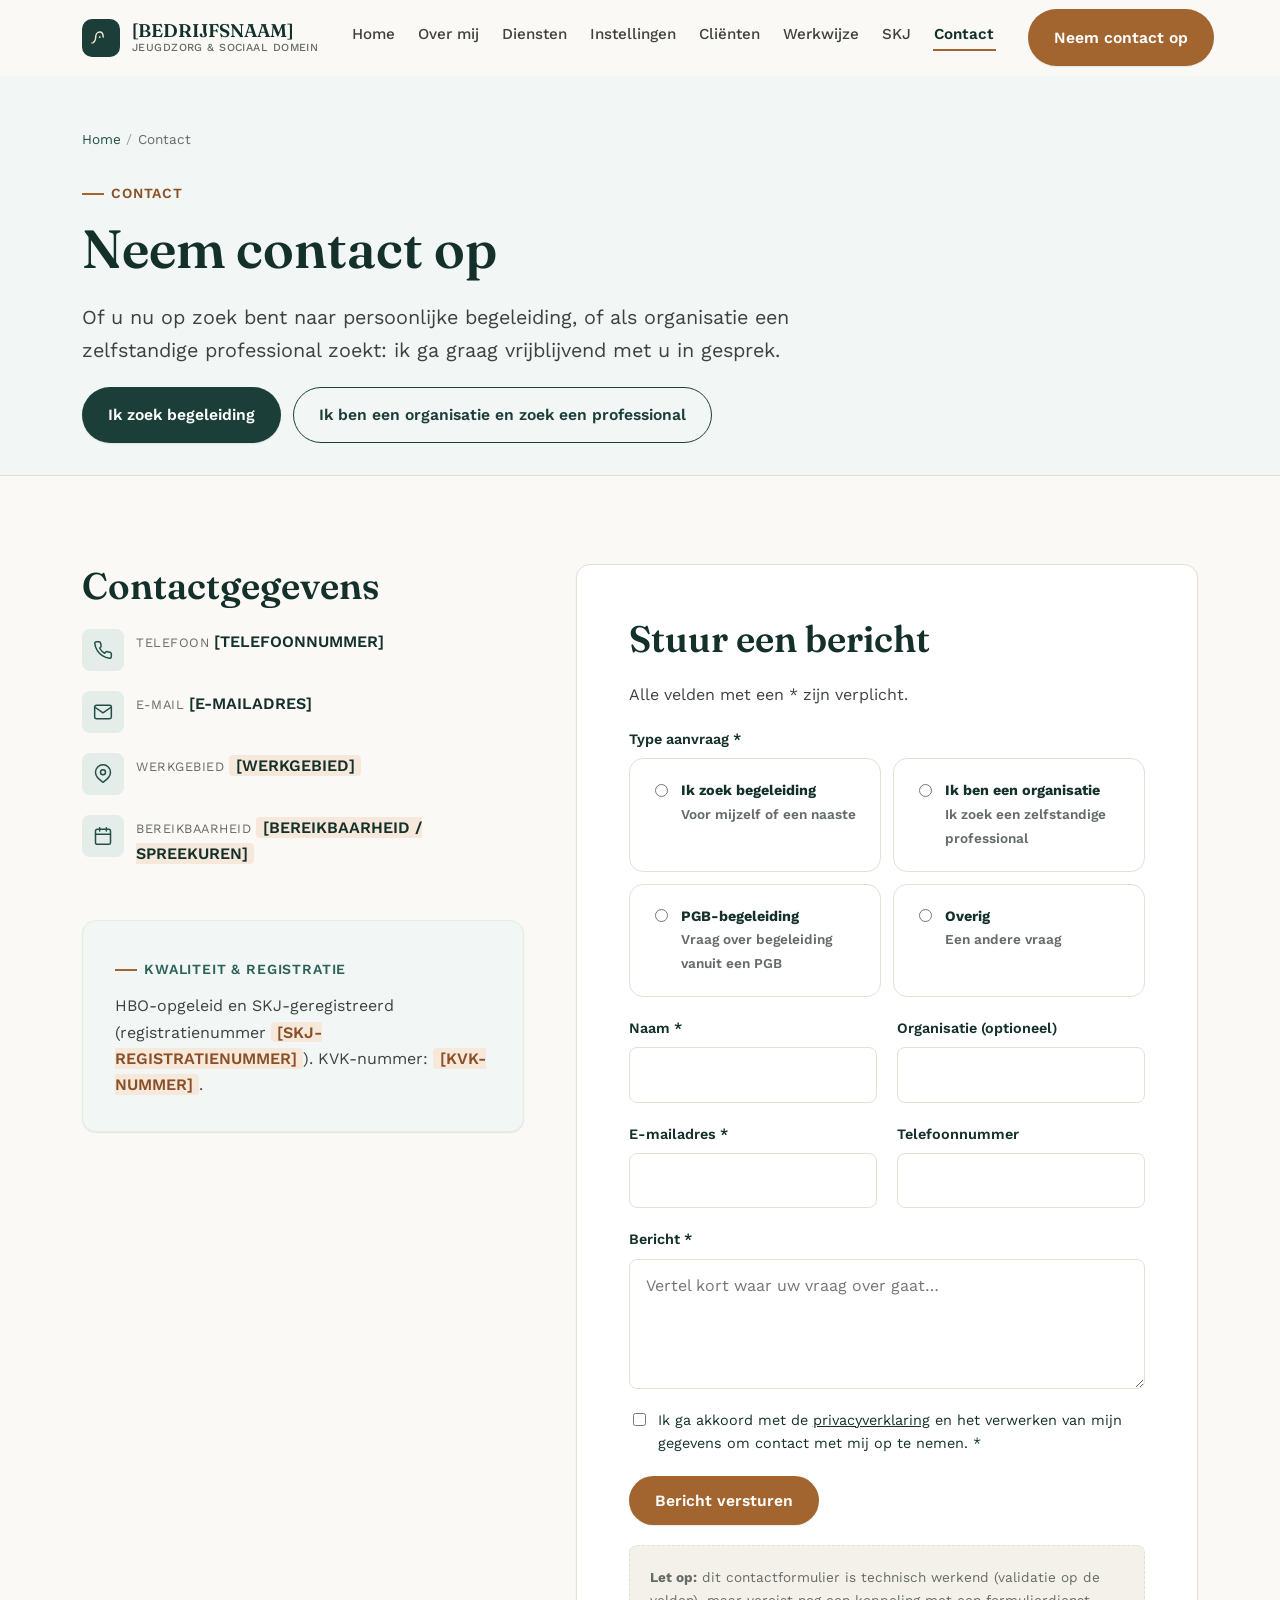
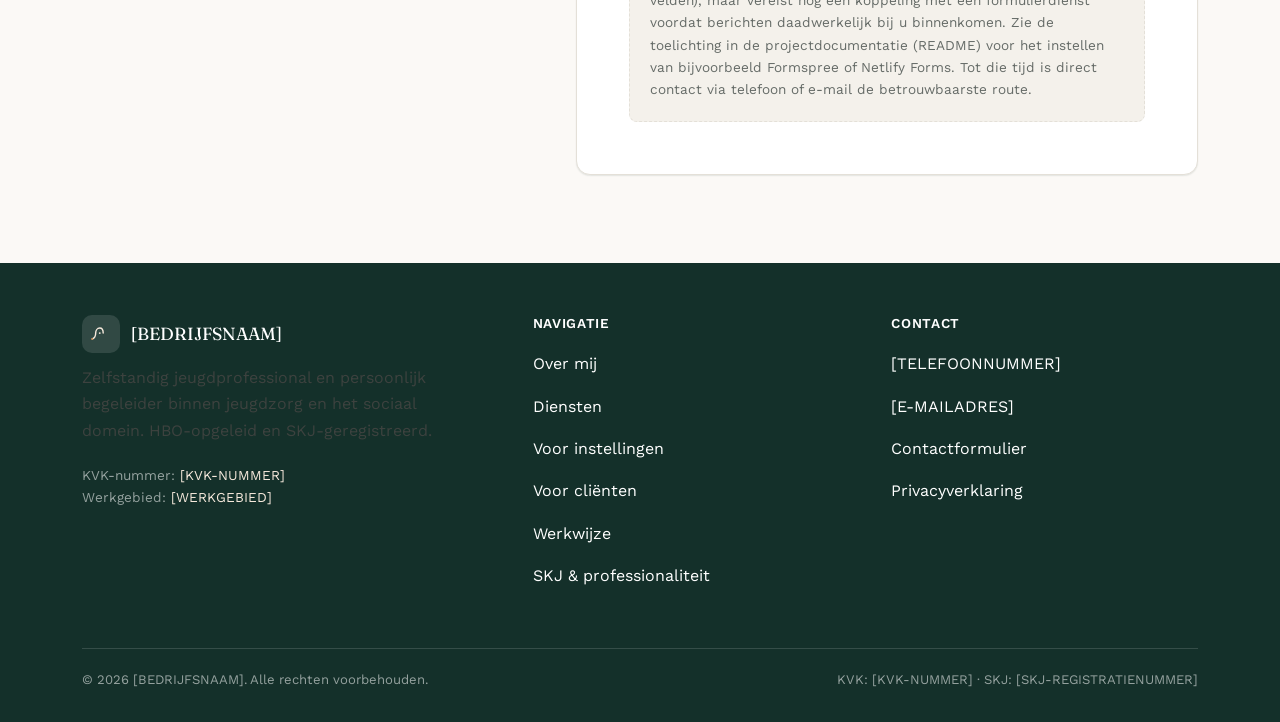
==== contact.html @ fcf15198 "Add files via upload" ====
<!DOCTYPE html>
<html lang="nl">
<head>
<script>document.documentElement.classList.add('js');</script>
<meta charset="UTF-8">
<meta name="viewport" content="width=device-width, initial-scale=1.0">
<title>Contact — Neem contact op | [BEDRIJFSNAAM]</title>
<meta name="description" content="Neem contact op voor persoonlijke begeleiding of om een opdracht te bespreken. Bereikbaar per telefoon, e-mail of via het contactformulier.">
<meta name="robots" content="index, follow">
<link rel="canonical" href="https://[UWDOMEIN].nl/contact.html">
<meta property="og:type" content="website">
<meta property="og:site_name" content="[BEDRIJFSNAAM]">
<meta property="og:title" content="Contact — Neem contact op">
<meta property="og:description" content="Neem contact op voor persoonlijke begeleiding of om een opdracht te bespreken.">
<meta property="og:image" content="https://[UWDOMEIN].nl/assets/img/og-image.jpg">
<meta property="og:url" content="https://[UWDOMEIN].nl/contact.html">
<meta property="og:locale" content="nl_NL">
<link rel="icon" href="/assets/img/favicon.svg" type="image/svg+xml">
<link rel="stylesheet" href="/assets/css/style.css">
<link rel="preconnect" href="https://fonts.googleapis.com">
<link rel="preconnect" href="https://fonts.gstatic.com" crossorigin>
<link href="https://fonts.googleapis.com/css2?family=Fraunces:opsz,wght@9..144,500;9..144,600&family=Work+Sans:wght@400;500;600;700&display=swap" rel="stylesheet">
</head>
<body class="has-mobile-cta">
<a class="skip-link" href="#main">Direct naar inhoud</a>

<header class="site-header">
  <div class="container">
    <a href="/index.html" class="brand">
      <span class="brand-mark" aria-hidden="true">
        <svg viewBox="0 0 64 40" fill="none" stroke="#f6e9dc" stroke-width="4.5" stroke-linecap="round" stroke-linejoin="round"><path d="M4 36c8-3 11-11 11-19s5-16 13-16 11 8 11 16"/><circle cx="4" cy="36" r="3" fill="#cf8b52" stroke="none"/><circle cx="28" cy="17" r="3" fill="#f6e9dc" stroke="none"/></svg>
      </span>
      <span class="brand-text">[BEDRIJFSNAAM]<small>Jeugdzorg &amp; sociaal domein</small></span>
    </a>
    <button class="nav-toggle" aria-label="Menu openen" aria-expanded="false" aria-controls="primary-nav">
      <span class="visually-hidden">Menu</span><span></span>
    </button>
    <nav class="primary-nav" id="primary-nav" aria-label="Hoofdnavigatie">
      <ul class="nav-links">
        <li><a href="/index.html">Home</a></li>
        <li><a href="/over-mij.html">Over mij</a></li>
        <li><a href="/diensten.html">Diensten</a></li>
        <li><a href="/voor-instellingen.html">Instellingen</a></li>
        <li><a href="/voor-clienten.html">Cliënten</a></li>
        <li><a href="/werkwijze.html">Werkwijze</a></li>
        <li><a href="/skj-professionaliteit.html">SKJ</a></li>
        <li><a href="/contact.html" aria-current="page">Contact</a></li>
      </ul>
      <a href="/contact.html" class="btn btn-accent header-cta">Neem contact op</a>
    </nav>
  </div>
</header>

<main id="main">

  <section class="page-hero">
    <div class="container">
      <ul class="breadcrumb">
        <li><a href="/index.html">Home</a></li>
        <li>Contact</li>
      </ul>
      <p class="eyebrow">Contact</p>
      <h1>Neem contact op</h1>
      <p class="lead">
        Of u nu op zoek bent naar persoonlijke begeleiding, of als organisatie een zelfstandige
        professional zoekt: ik ga graag vrijblijvend met u in gesprek.
      </p>
      <div class="cta-row">
        <a href="#contact-form" class="btn btn-primary" data-select-type="clientbegeleiding">Ik zoek begeleiding</a>
        <a href="#contact-form" class="btn btn-outline" data-select-type="organisatie">Ik ben een organisatie en zoek een professional</a>
      </div>
    </div>
  </section>

  <section>
    <div class="container grid grid-2" style="align-items:flex-start; gap:var(--space-lg);">

      <div class="reveal">
        <h2>Contactgegevens</h2>
        <div class="contact-info">
          <div class="contact-info-item">
            <span class="icon" aria-hidden="true">
              <svg viewBox="0 0 24 24" fill="none" stroke="currentColor" stroke-width="1.8" stroke-linecap="round" stroke-linejoin="round"><path d="M22 16.9v3a2 2 0 0 1-2.2 2 19.8 19.8 0 0 1-8.6-3.1 19.5 19.5 0 0 1-6-6 19.8 19.8 0 0 1-3.1-8.7A2 2 0 0 1 4.1 2h3a2 2 0 0 1 2 1.7c.1.9.3 1.8.6 2.7a2 2 0 0 1-.4 2.1L8 9.9a16 16 0 0 0 6 6l1.4-1.4a2 2 0 0 1 2.1-.4c.9.3 1.8.5 2.7.6a2 2 0 0 1 1.8 2.2z"/></svg>
            </span>
            <div>
              <span class="label">Telefoon</span>
              <a class="value" href="tel:[TELEFOONNUMMER]">[TELEFOONNUMMER]</a>
            </div>
          </div>
          <div class="contact-info-item">
            <span class="icon" aria-hidden="true">
              <svg viewBox="0 0 24 24" fill="none" stroke="currentColor" stroke-width="1.8" stroke-linecap="round" stroke-linejoin="round"><rect x="2" y="4" width="20" height="16" rx="2"/><path d="m22 6-10 7L2 6"/></svg>
            </span>
            <div>
              <span class="label">E-mail</span>
              <a class="value" href="mailto:[E-MAILADRES]">[E-MAILADRES]</a>
            </div>
          </div>
          <div class="contact-info-item">
            <span class="icon" aria-hidden="true">
              <svg viewBox="0 0 24 24" fill="none" stroke="currentColor" stroke-width="1.8" stroke-linecap="round" stroke-linejoin="round"><path d="M21 10c0 6-9 12-9 12S3 16 3 10a9 9 0 0 1 18 0z"/><circle cx="12" cy="10" r="3"/></svg>
            </span>
            <div>
              <span class="label">Werkgebied</span>
              <span class="value placeholder">[WERKGEBIED]</span>
            </div>
          </div>
          <div class="contact-info-item">
            <span class="icon" aria-hidden="true">
              <svg viewBox="0 0 24 24" fill="none" stroke="currentColor" stroke-width="1.8" stroke-linecap="round" stroke-linejoin="round"><rect x="3" y="4" width="18" height="18" rx="2"/><path d="M16 2v4M8 2v4M3 10h18"/></svg>
            </span>
            <div>
              <span class="label">Bereikbaarheid</span>
              <span class="value placeholder">[BEREIKBAARHEID / SPREEKUREN]</span>
            </div>
          </div>
        </div>

        <div class="card" style="margin-top:var(--space-lg); background:var(--color-primary-50); border-color:var(--color-primary-100);">
          <p class="eyebrow" style="margin-bottom:var(--space-xs);">Kwaliteit &amp; registratie</p>
          <p class="mb-0">HBO-opgeleid en SKJ-geregistreerd (registratienummer <span class="placeholder">[SKJ-REGISTRATIENUMMER]</span>). KVK-nummer: <span class="placeholder">[KVK-NUMMER]</span>.</p>
        </div>
      </div>

      <div class="reveal">
        <div class="card" style="padding:var(--space-lg);">
          <h2>Stuur een bericht</h2>
          <p class="hint" style="margin-bottom:var(--space-sm);">Alle velden met een * zijn verplicht.</p>

          <form id="contact-form" novalidate>
            <div class="form-field full">
              <label>Type aanvraag *</label>
              <div class="request-type" role="radiogroup" aria-label="Type aanvraag">
                <label>
                  <input type="radio" name="type" value="clientbegeleiding" required>
                  <span>
                    <strong>Ik zoek begeleiding</strong>
                    <span class="desc">Voor mijzelf of een naaste</span>
                  </span>
                </label>
                <label>
                  <input type="radio" name="type" value="organisatie">
                  <span>
                    <strong>Ik ben een organisatie</strong>
                    <span class="desc">Ik zoek een zelfstandige professional</span>
                  </span>
                </label>
                <label>
                  <input type="radio" name="type" value="pgb">
                  <span>
                    <strong>PGB-begeleiding</strong>
                    <span class="desc">Vraag over begeleiding vanuit een PGB</span>
                  </span>
                </label>
                <label>
                  <input type="radio" name="type" value="overig">
                  <span>
                    <strong>Overig</strong>
                    <span class="desc">Een andere vraag</span>
                  </span>
                </label>
              </div>
            </div>

            <div class="form-grid cols-2">
              <div class="form-field">
                <label for="name">Naam *</label>
                <input type="text" id="name" name="name" autocomplete="name" required>
              </div>
              <div class="form-field">
                <label for="organisation">Organisatie (optioneel)</label>
                <input type="text" id="organisation" name="organisation" autocomplete="organization">
              </div>
              <div class="form-field">
                <label for="email">E-mailadres *</label>
                <input type="email" id="email" name="email" autocomplete="email" required>
              </div>
              <div class="form-field">
                <label for="phone">Telefoonnummer</label>
                <input type="tel" id="phone" name="phone" autocomplete="tel">
              </div>
              <div class="form-field full">
                <label for="message">Bericht *</label>
                <textarea id="message" name="message" required placeholder="Vertel kort waar uw vraag over gaat…"></textarea>
              </div>
              <div class="form-field full">
                <label style="display:flex; align-items:flex-start; gap:0.6em; font-weight:400;">
                  <input type="checkbox" required style="margin-top:0.3em;">
                  <span>Ik ga akkoord met de <a href="/privacyverklaring.html">privacyverklaring</a> en het verwerken van mijn gegevens om contact met mij op te nemen. *</span>
                </label>
              </div>
            </div>

            <div class="form-status" role="status"></div>

            <div class="cta-row">
              <button type="submit" class="btn btn-accent">Bericht versturen</button>
            </div>

            <p class="form-note" style="margin-top:var(--space-sm);">
              <strong>Let op:</strong> dit contactformulier is technisch werkend (validatie op de
              velden), maar vereist nog een koppeling met een formulierdienst voordat berichten
              daadwerkelijk bij u binnenkomen. Zie de toelichting in de projectdocumentatie
              (README) voor het instellen van bijvoorbeeld Formspree of Netlify Forms. Tot die
              tijd is direct contact via telefoon of e-mail de betrouwbaarste route.
            </p>
          </form>
        </div>
      </div>
    </div>
  </section>

</main>

<div class="mobile-cta-bar">
  <a href="tel:[TELEFOONNUMMER]" class="btn btn-ghost btn-sm">Bel direct</a>
  <a href="mailto:[E-MAILADRES]" class="btn btn-accent btn-sm">Mail mij</a>
</div>

<footer class="site-footer">
  <div class="container">
    <div class="footer-grid">
      <div>
        <div class="footer-brand">
          <span class="brand-mark" aria-hidden="true">
            <svg viewBox="0 0 64 40" fill="none" stroke="#f6e9dc" stroke-width="4.5" stroke-linecap="round" stroke-linejoin="round"><path d="M4 36c8-3 11-11 11-19s5-16 13-16 11 8 11 16"/><circle cx="4" cy="36" r="3" fill="#cf8b52" stroke="none"/><circle cx="28" cy="17" r="3" fill="#f6e9dc" stroke="none"/></svg>
          </span>
          [BEDRIJFSNAAM]
        </div>
        <p>Zelfstandig jeugdprofessional en persoonlijk begeleider binnen jeugdzorg en het sociaal domein. HBO-opgeleid en SKJ-geregistreerd.</p>
        <p style="font-size:0.85rem; color:rgba(255,255,255,0.55);">
          KVK-nummer: <span style="color:#f6e9dc;">[KVK-NUMMER]</span><br>
          Werkgebied: <span style="color:#f6e9dc;">[WERKGEBIED]</span>
        </p>
      </div>
      <div class="footer-col">
        <h4>Navigatie</h4>
        <ul>
          <li><a href="/over-mij.html">Over mij</a></li>
          <li><a href="/diensten.html">Diensten</a></li>
          <li><a href="/voor-instellingen.html">Voor instellingen</a></li>
          <li><a href="/voor-clienten.html">Voor cliënten</a></li>
          <li><a href="/werkwijze.html">Werkwijze</a></li>
          <li><a href="/skj-professionaliteit.html">SKJ &amp; professionaliteit</a></li>
        </ul>
      </div>
      <div class="footer-col">
        <h4>Contact</h4>
        <ul>
          <li><a href="tel:[TELEFOONNUMMER]">[TELEFOONNUMMER]</a></li>
          <li><a href="mailto:[E-MAILADRES]">[E-MAILADRES]</a></li>
          <li><a href="/contact.html">Contactformulier</a></li>
          <li><a href="/privacyverklaring.html">Privacyverklaring</a></li>
        </ul>
      </div>
    </div>
    <div class="footer-bottom">
      <span>© <span data-current-year>2026</span> [BEDRIJFSNAAM]. Alle rechten voorbehouden.</span>
      <span>KVK: [KVK-NUMMER] · SKJ: [SKJ-REGISTRATIENUMMER]</span>
    </div>
  </div>
</footer>

<script src="/assets/js/main.js"></script>
<script>
  // Vooraf selecteren van het type aanvraag op basis van ?type=... in de URL
  // of via de CTA-knoppen bovenaan de pagina.
  (function () {
    function selectType(value) {
      var input = document.querySelector('input[name="type"][value="' + value + '"]');
      if (input) { input.checked = true; }
    }
    var params = new URLSearchParams(window.location.search);
    var typeParam = params.get('type');
    if (typeParam) { selectType(typeParam); }

    document.querySelectorAll('[data-select-type]').forEach(function (btn) {
      btn.addEventListener('click', function () {
        selectType(btn.getAttribute('data-select-type'));
      });
    });
  })();
</script>
</body>
</html>
---- assets/css/style.css ----
/* ===========================================================
   [BEDRIJFSNAAM] — Website stylesheet
   Ontwerp: rustig, professioneel, zorgvuldig (jeugdzorg & sociaal domein)
   =========================================================== */

/* -----------------------------------------------------------
   1. Design tokens
   ----------------------------------------------------------- */
:root {
  /* Kleuren — rustig petrolgroen als basis, warm zand als accent.
     Bewust gekozen i.p.v. "zorgblauw" om herkenbaar en persoonlijk
     te ogen zonder generiek te worden. */
  --color-primary-900: #14302a;
  --color-primary-800: #1b3f38;
  --color-primary-700: #234f46;
  --color-primary-600: #2c6358;
  --color-primary-500: #3a7a6c;
  --color-primary-100: #e4ede9;
  --color-primary-50:  #f2f6f4;

  --color-accent-700: #8a4f26;
  --color-accent-600: #a3652f;
  --color-accent-500: #cf8b52;
  --color-accent-100: #f6e9dc;

  --color-ink-900: #1e211f;
  --color-ink-700: #3d423f;
  --color-ink-500: #656b67;
  --color-ink-300: #9aa19c;

  --color-bg: #fbf9f6;
  --color-bg-alt: #f4f1eb;
  --color-surface: #ffffff;
  --color-border: #e4e0d8;

  --color-success-bg: #e9f2ea;
  --color-success-text: #2b5c37;

  /* Typografie */
  --font-heading: "Fraunces", "Iowan Old Style", "Georgia", serif;
  --font-body: "Work Sans", "Segoe UI", system-ui, -apple-system, sans-serif;

  --fs-h1: clamp(2.1rem, 1.6rem + 2.2vw, 3.4rem);
  --fs-h2: clamp(1.6rem, 1.35rem + 1.2vw, 2.35rem);
  --fs-h3: clamp(1.2rem, 1.1rem + 0.5vw, 1.5rem);
  --fs-lead: clamp(1.05rem, 1rem + 0.3vw, 1.25rem);
  --fs-body: 1rem;
  --fs-small: 0.875rem;

  /* Ruimte */
  --space-2xs: 0.4rem;
  --space-xs: 0.75rem;
  --space-sm: 1.25rem;
  --space-md: 2rem;
  --space-lg: 3.25rem;
  --space-xl: 5.5rem;

  --radius-sm: 8px;
  --radius-md: 14px;
  --radius-lg: 22px;

  --shadow-sm: 0 1px 2px rgba(20, 48, 42, 0.06), 0 1px 1px rgba(20, 48, 42, 0.04);
  --shadow-md: 0 8px 24px rgba(20, 48, 42, 0.08);
  --shadow-lg: 0 20px 48px rgba(20, 48, 42, 0.14);

  --container-w: 1180px;
  --header-h: 76px;

  --transition: 220ms cubic-bezier(0.4, 0, 0.2, 1);
}

/* -----------------------------------------------------------
   2. Reset & basis
   ----------------------------------------------------------- */
*, *::before, *::after { box-sizing: border-box; }
html { scroll-behavior: smooth; }
@media (prefers-reduced-motion: reduce) {
  html { scroll-behavior: auto; }
  *, *::before, *::after {
    animation-duration: 0.01ms !important;
    animation-iteration-count: 1 !important;
    transition-duration: 0.01ms !important;
    scroll-behavior: auto !important;
  }
}

body {
  margin: 0;
  font-family: var(--font-body);
  font-size: var(--fs-body);
  line-height: 1.65;
  color: var(--color-ink-900);
  background: var(--color-bg);
  -webkit-font-smoothing: antialiased;
}

img { max-width: 100%; display: block; }
a { color: inherit; }
h1, h2, h3, h4 { font-family: var(--font-heading); line-height: 1.2; margin: 0 0 var(--space-sm); font-weight: 600; color: var(--color-primary-900); }
h1 { font-size: var(--fs-h1); }
h2 { font-size: var(--fs-h2); }
h3 { font-size: var(--fs-h3); }
p { margin: 0 0 var(--space-sm); color: var(--color-ink-700); }
ul, ol { margin: 0 0 var(--space-sm); padding-left: 1.25em; color: var(--color-ink-700); }
li { margin-bottom: var(--space-2xs); }

.container {
  width: 100%;
  max-width: var(--container-w);
  margin-inline: auto;
  padding-inline: var(--space-sm);
}

@media (min-width: 768px) {
  .container { padding-inline: var(--space-md); }
}

section { padding-block: var(--space-xl); }
section.tight { padding-block: var(--space-lg); }

.section-head {
  max-width: 720px;
  margin-bottom: var(--space-lg);
}
.section-head.center { margin-inline: auto; text-align: center; }

.eyebrow {
  display: inline-flex;
  align-items: center;
  gap: 0.5em;
  font-size: var(--fs-small);
  font-weight: 600;
  letter-spacing: 0.06em;
  text-transform: uppercase;
  color: var(--color-primary-600);
  margin-bottom: var(--space-xs);
}
.eyebrow::before {
  content: "";
  width: 22px;
  height: 2px;
  background: var(--color-accent-600);
  display: inline-block;
}

.lead { font-size: var(--fs-lead); color: var(--color-ink-700); }

/* Skip link (toegankelijkheid) */
.skip-link {
  position: absolute;
  left: -999px;
  top: auto;
  background: var(--color-primary-900);
  color: #fff;
  padding: 0.75em 1.25em;
  z-index: 1000;
  border-radius: 0 0 var(--radius-sm) 0;
}
.skip-link:focus {
  left: 0;
  top: 0;
}

:focus-visible {
  outline: 3px solid var(--color-accent-500);
  outline-offset: 2px;
}

/* -----------------------------------------------------------
   3. Buttons
   ----------------------------------------------------------- */
.btn {
  display: inline-flex;
  align-items: center;
  justify-content: center;
  gap: 0.5em;
  padding: 0.9em 1.6em;
  border-radius: 999px;
  font-family: var(--font-body);
  font-weight: 600;
  font-size: 0.98rem;
  text-decoration: none;
  border: 1.5px solid transparent;
  cursor: pointer;
  transition: transform var(--transition), background var(--transition), border-color var(--transition), box-shadow var(--transition), color var(--transition);
  white-space: nowrap;
}
.btn:hover { transform: translateY(-1px); }
.btn:active { transform: translateY(0); }

.btn-primary {
  background: var(--color-primary-800);
  color: #fff;
  box-shadow: var(--shadow-sm);
}
.btn-primary:hover { background: var(--color-primary-700); box-shadow: var(--shadow-md); }

.btn-accent {
  background: var(--color-accent-600);
  color: #fff;
  box-shadow: var(--shadow-sm);
}
.btn-accent:hover { background: var(--color-accent-700); box-shadow: var(--shadow-md); }

.btn-outline {
  background: transparent;
  color: var(--color-primary-800);
  border-color: var(--color-primary-800);
}
.btn-outline:hover { background: var(--color-primary-800); color: #fff; }

.btn-ghost {
  background: transparent;
  color: var(--color-primary-900);
  border-color: var(--color-border);
}
.btn-ghost:hover { border-color: var(--color-primary-700); }

.btn-block { width: 100%; }
.btn-sm { padding: 0.6em 1.2em; font-size: 0.9rem; }

.cta-row {
  display: flex;
  flex-wrap: wrap;
  gap: var(--space-xs);
  margin-top: var(--space-sm);
}

/* -----------------------------------------------------------
   4. Header & navigatie
   ----------------------------------------------------------- */
.site-header {
  position: sticky;
  top: 0;
  z-index: 100;
  height: var(--header-h);
  display: flex;
  align-items: center;
  background: rgba(251, 249, 246, 0.9);
  backdrop-filter: saturate(160%) blur(10px);
  -webkit-backdrop-filter: saturate(160%) blur(10px);
  border-bottom: 1px solid transparent;
  transition: border-color var(--transition), box-shadow var(--transition);
}
.site-header.is-scrolled {
  border-bottom-color: var(--color-border);
  box-shadow: 0 4px 20px rgba(20, 48, 42, 0.05);
}

.site-header .container {
  display: flex;
  align-items: center;
  justify-content: space-between;
  gap: var(--space-md);
}

.brand {
  display: flex;
  align-items: center;
  gap: 0.65em;
  text-decoration: none;
  font-family: var(--font-heading);
  font-weight: 600;
  font-size: 1.15rem;
  color: var(--color-primary-900);
  flex-shrink: 0;
}
.brand-mark {
  width: 38px;
  height: 38px;
  border-radius: 10px;
  background: var(--color-primary-800);
  display: inline-flex;
  align-items: center;
  justify-content: center;
  flex-shrink: 0;
}
.brand-mark svg { width: 20px; height: 20px; }
.brand-text { display: flex; flex-direction: column; line-height: 1.1; }
.brand-text small {
  font-family: var(--font-body);
  font-weight: 500;
  font-size: 0.68rem;
  letter-spacing: 0.04em;
  text-transform: uppercase;
  color: var(--color-ink-500);
}

.nav-toggle {
  display: inline-flex;
  align-items: center;
  justify-content: center;
  width: 44px;
  height: 44px;
  border-radius: var(--radius-sm);
  border: 1.5px solid var(--color-border);
  background: var(--color-surface);
  cursor: pointer;
}
.nav-toggle span,
.nav-toggle::before,
.nav-toggle::after {
  content: "";
  display: block;
  width: 20px;
  height: 2px;
  background: var(--color-primary-900);
  border-radius: 2px;
  transition: transform var(--transition), opacity var(--transition);
}
.nav-toggle span { margin: 4px 0; }

.primary-nav {
  display: flex;
  align-items: center;
  gap: var(--space-md);
}
.nav-links {
  display: flex;
  align-items: center;
  gap: var(--space-sm);
  list-style: none;
  margin: 0;
  padding: 0;
}
.nav-links a {
  text-decoration: none;
  font-weight: 500;
  font-size: 0.95rem;
  color: var(--color-ink-700);
  padding: 0.4em 0.1em;
  position: relative;
  white-space: nowrap;
}
.nav-links a::after {
  content: "";
  position: absolute;
  left: 0; right: 0; bottom: -2px;
  height: 2px;
  background: var(--color-accent-600);
  transform: scaleX(0);
  transform-origin: left;
  transition: transform var(--transition);
}
.nav-links a:hover::after,
.nav-links a[aria-current="page"]::after { transform: scaleX(1); }
.nav-links a[aria-current="page"] { color: var(--color-primary-900); font-weight: 600; }

.header-cta { display: none; }

@media (max-width: 899px) {
  .primary-nav {
    position: fixed;
    top: var(--header-h);
    left: 0;
    right: 0;
    height: calc(100vh - var(--header-h));
    height: calc(100dvh - var(--header-h));
    background: var(--color-bg);
    flex-direction: column;
    align-items: stretch;
    padding: var(--space-md) var(--space-sm);
    transform: translateY(-8px);
    opacity: 0;
    visibility: hidden;
    pointer-events: none;
    transition: opacity var(--transition), transform var(--transition), visibility var(--transition);
    overflow-y: auto;
  }
  body.nav-open .primary-nav {
    opacity: 1;
    transform: translateY(0);
    visibility: visible;
    pointer-events: auto;
  }
  .nav-links {
    flex-direction: column;
    align-items: stretch;
    gap: 0;
  }
  .nav-links a {
    display: block;
    padding: 0.95em 0.2em;
    border-bottom: 1px solid var(--color-border);
    font-size: 1.05rem;
  }
  .primary-nav .header-cta {
    display: block;
    margin-top: var(--space-sm);
  }
  body.nav-open .nav-toggle::before { transform: translateY(6px) rotate(45deg); }
  body.nav-open .nav-toggle::after { transform: translateY(-6px) rotate(-45deg); }
  body.nav-open .nav-toggle span { opacity: 0; }
}

@media (min-width: 900px) {
  .nav-toggle { display: none; }
  .header-cta { display: inline-flex; }
}

/* -----------------------------------------------------------
   5. Hero
   ----------------------------------------------------------- */
.hero {
  position: relative;
  padding-block: var(--space-lg) var(--space-xl);
  overflow: hidden;
}
.hero .container {
  display: grid;
  grid-template-columns: 1fr;
  gap: var(--space-lg);
  align-items: center;
}
@media (min-width: 960px) {
  .hero .container { grid-template-columns: 1.05fr 0.95fr; }
}

.hero-copy .eyebrow { color: var(--color-accent-700); }
.hero h1 { margin-bottom: var(--space-sm); }
.hero h1 .highlight {
  color: var(--color-primary-700);
  font-style: italic;
}
.hero-lead {
  font-size: var(--fs-lead);
  color: var(--color-ink-700);
  max-width: 46ch;
}

.hero-qualifications {
  display: flex;
  flex-wrap: wrap;
  gap: var(--space-xs);
  margin: var(--space-sm) 0 0;
  list-style: none;
  padding: 0;
}
.hero-qualifications li {
  display: inline-flex;
  align-items: center;
  gap: 0.5em;
  background: var(--color-surface);
  border: 1px solid var(--color-border);
  padding: 0.5em 0.95em;
  border-radius: 999px;
  font-size: 0.85rem;
  font-weight: 600;
  color: var(--color-primary-800);
  margin: 0;
  box-shadow: var(--shadow-sm);
}
.hero-qualifications li svg { width: 15px; height: 15px; flex-shrink: 0; color: var(--color-accent-600); }

.hero-visual {
  position: relative;
  border-radius: var(--radius-lg);
  overflow: hidden;
  box-shadow: var(--shadow-lg);
  aspect-ratio: 4 / 5;
}
.hero-visual img, .hero-visual svg.hero-illustration {
  width: 100%;
  height: 100%;
  object-fit: cover;
}
.hero-visual-caption {
  position: absolute;
  left: var(--space-sm);
  right: var(--space-sm);
  bottom: var(--space-sm);
  background: rgba(20, 48, 42, 0.72);
  backdrop-filter: blur(6px);
  color: #fff;
  padding: 0.85em 1.1em;
  border-radius: var(--radius-sm);
  font-size: 0.85rem;
  font-weight: 500;
}

/* -----------------------------------------------------------
   6. Cards / grids
   ----------------------------------------------------------- */
.grid { display: grid; gap: var(--space-md); }
.grid-2 { grid-template-columns: 1fr; }
.grid-3 { grid-template-columns: 1fr; }
.grid-4 { grid-template-columns: 1fr; }
@media (min-width: 640px) {
  .grid-2 { grid-template-columns: repeat(2, 1fr); }
  .grid-4 { grid-template-columns: repeat(2, 1fr); }
}
@media (min-width: 960px) {
  .grid-3 { grid-template-columns: repeat(3, 1fr); }
  .grid-4 { grid-template-columns: repeat(4, 1fr); }
}

.card {
  background: var(--color-surface);
  border: 1px solid var(--color-border);
  border-radius: var(--radius-md);
  padding: var(--space-md);
  box-shadow: var(--shadow-sm);
  transition: box-shadow var(--transition), transform var(--transition);
}
.card:hover { box-shadow: var(--shadow-md); transform: translateY(-2px); }

.card-icon {
  width: 48px;
  height: 48px;
  border-radius: var(--radius-sm);
  background: var(--color-primary-100);
  color: var(--color-primary-700);
  display: inline-flex;
  align-items: center;
  justify-content: center;
  margin-bottom: var(--space-sm);
}
.card-icon svg { width: 24px; height: 24px; }

.card h3 { margin-bottom: var(--space-xs); }
.card p:last-child { margin-bottom: 0; }

.card-link {
  display: inline-flex;
  align-items: center;
  gap: 0.4em;
  margin-top: var(--space-xs);
  font-weight: 600;
  font-size: 0.9rem;
  color: var(--color-primary-700);
  text-decoration: none;
}
.card-link svg { width: 16px; height: 16px; transition: transform var(--transition); }
.card-link:hover svg { transform: translateX(3px); }

/* Doelgroepen op home */
.audience-card {
  background: var(--color-surface);
  border: 1px solid var(--color-border);
  border-radius: var(--radius-lg);
  padding: var(--space-md);
  display: flex;
  flex-direction: column;
  height: 100%;
}
.audience-card .card-icon { background: var(--color-accent-100); color: var(--color-accent-700); }

/* -----------------------------------------------------------
   7. Alt-achtergrond secties / band
   ----------------------------------------------------------- */
.band { background: var(--color-bg-alt); }
.band-primary {
  background: var(--color-primary-900);
  color: #fff;
}
.band-primary h2, .band-primary h3 { color: #fff; }
.band-primary p, .band-primary li { color: rgba(255,255,255,0.82); }
.band-primary .eyebrow { color: var(--color-accent-500); }

/* -----------------------------------------------------------
   8. Werkwijze / stappen
   ----------------------------------------------------------- */
.steps {
  display: grid;
  gap: var(--space-md);
  counter-reset: step;
  grid-template-columns: 1fr;
}
@media (min-width: 720px) {
  .steps { grid-template-columns: repeat(2, 1fr); }
}
@media (min-width: 1080px) {
  .steps { grid-template-columns: repeat(4, 1fr); }
}
.step {
  position: relative;
  background: var(--color-surface);
  border: 1px solid var(--color-border);
  border-radius: var(--radius-md);
  padding: var(--space-md) var(--space-sm) var(--space-sm);
}
.step-number {
  display: inline-flex;
  align-items: center;
  justify-content: center;
  width: 40px;
  height: 40px;
  border-radius: 50%;
  background: var(--color-primary-800);
  color: #fff;
  font-family: var(--font-heading);
  font-weight: 600;
  margin-bottom: var(--space-sm);
}

/* -----------------------------------------------------------
   9. Badges / SKJ
   ----------------------------------------------------------- */
.badge {
  display: inline-flex;
  align-items: center;
  gap: 0.5em;
  background: var(--color-success-bg);
  color: var(--color-success-text);
  font-weight: 600;
  font-size: 0.85rem;
  padding: 0.5em 0.9em;
  border-radius: 999px;
}
.badge svg { width: 16px; height: 16px; }

.credential-list {
  list-style: none;
  padding: 0;
  margin: 0;
  display: grid;
  gap: var(--space-xs);
}
.credential-list li {
  display: flex;
  align-items: flex-start;
  gap: var(--space-xs);
  background: var(--color-surface);
  border: 1px solid var(--color-border);
  border-radius: var(--radius-sm);
  padding: var(--space-sm);
  margin: 0;
}
.credential-list .field-label {
  display: block;
  font-size: 0.78rem;
  text-transform: uppercase;
  letter-spacing: 0.04em;
  color: var(--color-ink-500);
  margin-bottom: 0.15em;
}
.credential-list .field-value {
  font-weight: 600;
  color: var(--color-primary-900);
}
.placeholder {
  color: var(--color-accent-700);
  background: var(--color-accent-100);
  padding: 0.05em 0.4em;
  border-radius: 4px;
  font-weight: 600;
}

/* -----------------------------------------------------------
   10. Quote / testimonial-achtige nadruk (geen verzonnen citaten!)
   ----------------------------------------------------------- */
.pull-note {
  border-left: 3px solid var(--color-accent-600);
  padding-left: var(--space-sm);
  font-style: italic;
  color: var(--color-ink-700);
  font-size: var(--fs-lead);
}

/* -----------------------------------------------------------
   11. Formulieren
   ----------------------------------------------------------- */
.form-grid {
  display: grid;
  gap: var(--space-sm);
  grid-template-columns: 1fr;
}
@media (min-width: 640px) {
  .form-grid.cols-2 { grid-template-columns: 1fr 1fr; }
}
.form-field { display: flex; flex-direction: column; gap: 0.4em; }
.form-field.full { grid-column: 1 / -1; }
.form-field label { font-weight: 600; font-size: 0.9rem; color: var(--color-primary-900); }
.form-field .hint { font-size: 0.8rem; color: var(--color-ink-500); }
.form-field input,
.form-field select,
.form-field textarea {
  font: inherit;
  padding: 0.85em 1em;
  border-radius: var(--radius-sm);
  border: 1.5px solid var(--color-border);
  background: var(--color-surface);
  color: var(--color-ink-900);
  transition: border-color var(--transition), box-shadow var(--transition);
}
.form-field input:focus,
.form-field select:focus,
.form-field textarea:focus {
  border-color: var(--color-primary-600);
  box-shadow: 0 0 0 3px var(--color-primary-100);
  outline: none;
}
.form-field textarea { resize: vertical; min-height: 130px; }

.request-type {
  display: grid;
  gap: var(--space-xs);
  grid-template-columns: 1fr;
  margin-bottom: var(--space-sm);
}
@media (min-width: 560px) {
  .request-type { grid-template-columns: 1fr 1fr; }
}
.request-type label {
  display: flex;
  align-items: flex-start;
  gap: 0.7em;
  border: 1.5px solid var(--color-border);
  border-radius: var(--radius-md);
  padding: var(--space-sm);
  cursor: pointer;
  background: var(--color-surface);
  transition: border-color var(--transition), background var(--transition);
}
.request-type input { margin-top: 0.3em; }
.request-type label:has(input:checked) {
  border-color: var(--color-primary-700);
  background: var(--color-primary-50);
}
.request-type strong { display: block; color: var(--color-primary-900); }
.request-type span.desc { font-size: 0.85rem; color: var(--color-ink-500); }

.form-note {
  background: var(--color-bg-alt);
  border: 1px dashed var(--color-border);
  border-radius: var(--radius-sm);
  padding: var(--space-sm);
  font-size: 0.85rem;
  color: var(--color-ink-500);
}

.form-status {
  display: none;
  margin-top: var(--space-sm);
  padding: var(--space-sm);
  border-radius: var(--radius-sm);
  font-weight: 600;
}
.form-status.is-visible { display: block; }
.form-status.success { background: var(--color-success-bg); color: var(--color-success-text); }
.form-status.error { background: #fbeae7; color: #99351f; }

/* -----------------------------------------------------------
   12. Contact info kaarten
   ----------------------------------------------------------- */
.contact-info {
  display: grid;
  gap: var(--space-sm);
}
.contact-info-item {
  display: flex;
  align-items: flex-start;
  gap: var(--space-xs);
}
.contact-info-item .icon {
  width: 42px;
  height: 42px;
  border-radius: var(--radius-sm);
  background: var(--color-primary-100);
  color: var(--color-primary-700);
  display: inline-flex;
  align-items: center;
  justify-content: center;
  flex-shrink: 0;
}
.contact-info-item .icon svg { width: 20px; height: 20px; }
.contact-info-item .label { font-size: 0.8rem; text-transform: uppercase; letter-spacing: 0.04em; color: var(--color-ink-500); }
.contact-info-item .value { font-weight: 600; color: var(--color-primary-900); }
.contact-info-item a.value { text-decoration: none; }
.contact-info-item a.value:hover { text-decoration: underline; }

/* -----------------------------------------------------------
   13. Footer
   ----------------------------------------------------------- */
.site-footer {
  background: var(--color-primary-900);
  color: rgba(255,255,255,0.78);
  padding-block: var(--space-lg) var(--space-md);
}
.site-footer a { color: #fff; text-decoration: none; }
.site-footer a:hover { text-decoration: underline; }
.footer-grid {
  display: grid;
  gap: var(--space-lg);
  grid-template-columns: 1fr;
  margin-bottom: var(--space-lg);
}
@media (min-width: 720px) {
  .footer-grid { grid-template-columns: 1.3fr 1fr 1fr; }
}
.footer-brand { display: flex; align-items: center; gap: 0.6em; font-family: var(--font-heading); font-size: 1.1rem; color: #fff; margin-bottom: var(--space-xs); }
.footer-brand .brand-mark { background: rgba(255,255,255,0.12); }
.footer-col h4 { color: #fff; font-family: var(--font-body); font-size: 0.85rem; text-transform: uppercase; letter-spacing: 0.05em; margin-bottom: var(--space-sm); }
.footer-col ul { list-style: none; padding: 0; margin: 0; display: grid; gap: 0.6em; }
.footer-bottom {
  border-top: 1px solid rgba(255,255,255,0.14);
  padding-top: var(--space-sm);
  display: flex;
  flex-wrap: wrap;
  justify-content: space-between;
  gap: var(--space-xs);
  font-size: 0.82rem;
  color: rgba(255,255,255,0.55);
}

/* -----------------------------------------------------------
   14. Breadcrumb / page hero (subpagina's)
   ----------------------------------------------------------- */
.page-hero {
  padding-block: var(--space-lg) var(--space-md);
  background: var(--color-primary-50);
  border-bottom: 1px solid var(--color-border);
}
.page-hero .eyebrow { color: var(--color-accent-700); }
.page-hero p.lead { max-width: 60ch; }
.breadcrumb {
  list-style: none;
  display: flex;
  flex-wrap: wrap;
  gap: 0.4em;
  padding: 0;
  margin: 0 0 var(--space-sm);
  font-size: 0.85rem;
  color: var(--color-ink-500);
}
.breadcrumb a { text-decoration: none; color: var(--color-primary-700); }
.breadcrumb li:not(:last-child)::after { content: "/"; margin-left: 0.4em; color: var(--color-ink-300); }

/* -----------------------------------------------------------
   15. Sticky mobiele CTA
   ----------------------------------------------------------- */
.mobile-cta-bar {
  position: fixed;
  left: 0; right: 0; bottom: 0;
  z-index: 90;
  display: flex;
  gap: 0.6em;
  padding: 0.7em var(--space-sm);
  background: rgba(251, 249, 246, 0.94);
  backdrop-filter: blur(8px);
  border-top: 1px solid var(--color-border);
  box-shadow: 0 -6px 20px rgba(20,48,42,0.08);
}
.mobile-cta-bar .btn { flex: 1; }
@media (min-width: 900px) {
  .mobile-cta-bar { display: none; }
}
body.has-mobile-cta { padding-bottom: 72px; }
@media (min-width: 900px) {
  body.has-mobile-cta { padding-bottom: 0; }
}

/* -----------------------------------------------------------
   16. Reveal-on-scroll animatie (subtiel)
   ----------------------------------------------------------- */
/* Standaard (ook zonder JavaScript) altijd volledig zichtbaar.
   Alleen wanneer JS actief is (html.js, zie inline script in <head>)
   wordt de subtiele fade/scroll-animatie geactiveerd. Zo blijft de
   website volledig bruikbaar en toegankelijk zonder JavaScript. */
.reveal {
  opacity: 1;
  transform: none;
  transition: opacity 620ms ease, transform 620ms ease;
}
html.js .reveal {
  opacity: 0;
  transform: translateY(14px);
}
html.js .reveal.is-visible { opacity: 1; transform: translateY(0); }

/* -----------------------------------------------------------
   17. Utilities
   ----------------------------------------------------------- */
.text-center { text-align: center; }
.mt-0 { margin-top: 0; }
.mb-0 { margin-bottom: 0; }
.visually-hidden {
  position: absolute;
  width: 1px; height: 1px;
  padding: 0; margin: -1px;
  overflow: hidden;
  clip: rect(0,0,0,0);
  white-space: nowrap;
  border: 0;
}
.divider {
  height: 1px;
  background: var(--color-border);
  border: 0;
  margin: var(--space-lg) 0;
}
.tag-list { display: flex; flex-wrap: wrap; gap: 0.5em; list-style: none; padding: 0; margin: var(--space-sm) 0 0; }
.tag-list li {
  background: var(--color-primary-100);
  color: var(--color-primary-800);
  font-size: 0.82rem;
  font-weight: 600;
  padding: 0.4em 0.85em;
  border-radius: 999px;
  margin: 0;
}
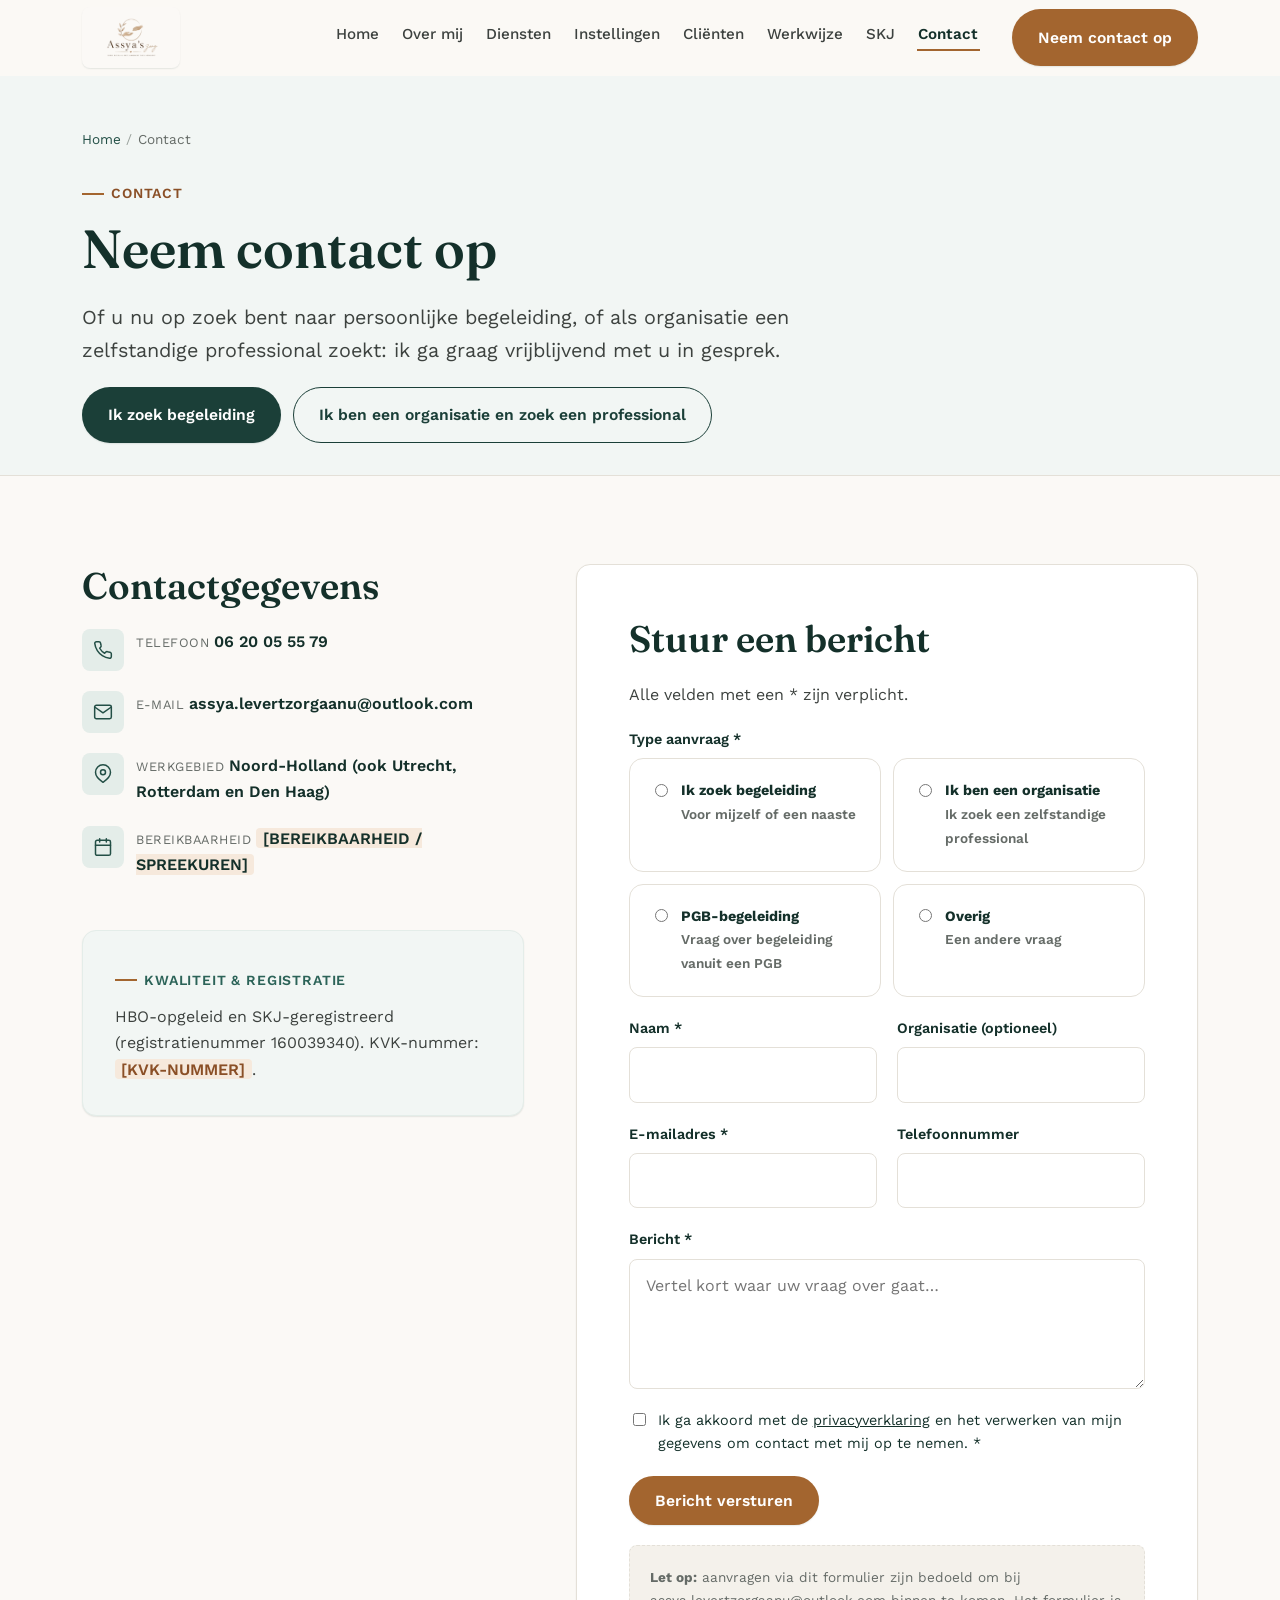
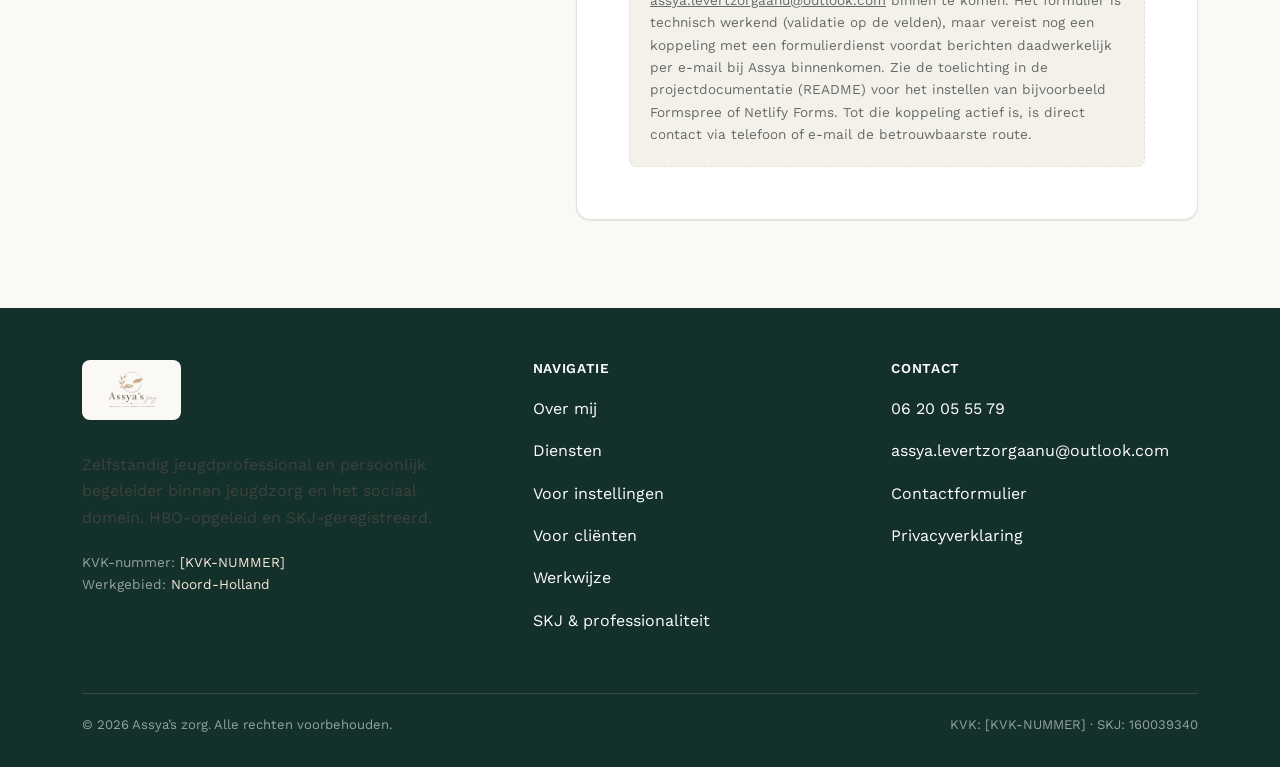
==== commit 09fe68e2: "Add files via upload" ====
--- a/contact.html
+++ b/contact.html
@@ -4,12 +4,12 @@
 <script>document.documentElement.classList.add('js');</script>
 <meta charset="UTF-8">
 <meta name="viewport" content="width=device-width, initial-scale=1.0">
-<title>Contact — Neem contact op | [BEDRIJFSNAAM]</title>
-<meta name="description" content="Neem contact op voor persoonlijke begeleiding of om een opdracht te bespreken. Bereikbaar per telefoon, e-mail of via het contactformulier.">
+<title>Contact — Neem contact op | Assya’s zorg</title>
+<meta name="description" content="Neem contact op met Assya’s zorg voor persoonlijke begeleiding in Noord-Holland of om een opdracht te bespreken. Bereikbaar per telefoon, e-mail of via het contactformulier.">
 <meta name="robots" content="index, follow">
 <link rel="canonical" href="https://[UWDOMEIN].nl/contact.html">
 <meta property="og:type" content="website">
-<meta property="og:site_name" content="[BEDRIJFSNAAM]">
+<meta property="og:site_name" content="Assya’s zorg">
 <meta property="og:title" content="Contact — Neem contact op">
 <meta property="og:description" content="Neem contact op voor persoonlijke begeleiding of om een opdracht te bespreken.">
 <meta property="og:image" content="https://[UWDOMEIN].nl/assets/img/og-image.jpg">
@@ -27,10 +27,9 @@
 <header class="site-header">
   <div class="container">
     <a href="/index.html" class="brand">
-      <span class="brand-mark" aria-hidden="true">
-        <svg viewBox="0 0 64 40" fill="none" stroke="#f6e9dc" stroke-width="4.5" stroke-linecap="round" stroke-linejoin="round"><path d="M4 36c8-3 11-11 11-19s5-16 13-16 11 8 11 16"/><circle cx="4" cy="36" r="3" fill="#cf8b52" stroke="none"/><circle cx="28" cy="17" r="3" fill="#f6e9dc" stroke="none"/></svg>
+      <span class="brand-logo-frame">
+        <img src="/assets/img/assya-zorg-logo.png" alt="Assya’s zorg logo" class="brand-logo">
       </span>
-      <span class="brand-text">[BEDRIJFSNAAM]<small>Jeugdzorg &amp; sociaal domein</small></span>
     </a>
     <button class="nav-toggle" aria-label="Menu openen" aria-expanded="false" aria-controls="primary-nav">
       <span class="visually-hidden">Menu</span><span></span>
@@ -84,7 +83,7 @@
             </span>
             <div>
               <span class="label">Telefoon</span>
-              <a class="value" href="tel:[TELEFOONNUMMER]">[TELEFOONNUMMER]</a>
+              <a class="value" href="tel:+31620055579">06 20 05 55 79</a>
             </div>
           </div>
           <div class="contact-info-item">
@@ -93,7 +92,7 @@
             </span>
             <div>
               <span class="label">E-mail</span>
-              <a class="value" href="mailto:[E-MAILADRES]">[E-MAILADRES]</a>
+              <a class="value" href="mailto:assya.levertzorgaanu@outlook.com">assya.levertzorgaanu@outlook.com</a>
             </div>
           </div>
           <div class="contact-info-item">
@@ -102,7 +101,7 @@
             </span>
             <div>
               <span class="label">Werkgebied</span>
-              <span class="value placeholder">[WERKGEBIED]</span>
+              <span class="value">Noord-Holland (ook Utrecht, Rotterdam en Den Haag)</span>
             </div>
           </div>
           <div class="contact-info-item">
@@ -118,7 +117,7 @@
 
         <div class="card" style="margin-top:var(--space-lg); background:var(--color-primary-50); border-color:var(--color-primary-100);">
           <p class="eyebrow" style="margin-bottom:var(--space-xs);">Kwaliteit &amp; registratie</p>
-          <p class="mb-0">HBO-opgeleid en SKJ-geregistreerd (registratienummer <span class="placeholder">[SKJ-REGISTRATIENUMMER]</span>). KVK-nummer: <span class="placeholder">[KVK-NUMMER]</span>.</p>
+          <p class="mb-0">HBO-opgeleid en SKJ-geregistreerd (registratienummer <span>160039340</span>). KVK-nummer: <span class="placeholder">[KVK-NUMMER]</span>.</p>
         </div>
       </div>
 
@@ -198,11 +197,14 @@
             </div>
 
             <p class="form-note" style="margin-top:var(--space-sm);">
-              <strong>Let op:</strong> dit contactformulier is technisch werkend (validatie op de
-              velden), maar vereist nog een koppeling met een formulierdienst voordat berichten
-              daadwerkelijk bij u binnenkomen. Zie de toelichting in de projectdocumentatie
+              <strong>Let op:</strong> aanvragen via dit formulier zijn bedoeld om bij
+              <a href="mailto:assya.levertzorgaanu@outlook.com">assya.levertzorgaanu@outlook.com</a>
+              binnen te komen. Het formulier is technisch werkend (validatie op de velden), maar
+              vereist nog een koppeling met een formulierdienst voordat berichten daadwerkelijk
+              per e-mail bij Assya binnenkomen. Zie de toelichting in de projectdocumentatie
               (README) voor het instellen van bijvoorbeeld Formspree of Netlify Forms. Tot die
-              tijd is direct contact via telefoon of e-mail de betrouwbaarste route.
+              koppeling actief is, is direct contact via telefoon of e-mail de betrouwbaarste
+              route.
             </p>
           </form>
         </div>
@@ -213,8 +215,8 @@
 </main>
 
 <div class="mobile-cta-bar">
-  <a href="tel:[TELEFOONNUMMER]" class="btn btn-ghost btn-sm">Bel direct</a>
-  <a href="mailto:[E-MAILADRES]" class="btn btn-accent btn-sm">Mail mij</a>
+  <a href="tel:+31620055579" class="btn btn-ghost btn-sm">Bel direct</a>
+  <a href="mailto:assya.levertzorgaanu@outlook.com" class="btn btn-accent btn-sm">Mail mij</a>
 </div>
 
 <footer class="site-footer">
@@ -222,15 +224,14 @@
     <div class="footer-grid">
       <div>
         <div class="footer-brand">
-          <span class="brand-mark" aria-hidden="true">
-            <svg viewBox="0 0 64 40" fill="none" stroke="#f6e9dc" stroke-width="4.5" stroke-linecap="round" stroke-linejoin="round"><path d="M4 36c8-3 11-11 11-19s5-16 13-16 11 8 11 16"/><circle cx="4" cy="36" r="3" fill="#cf8b52" stroke="none"/><circle cx="28" cy="17" r="3" fill="#f6e9dc" stroke="none"/></svg>
+          <span class="footer-logo-frame">
+            <img src="/assets/img/assya-zorg-logo.png" alt="Assya’s zorg logo" class="footer-logo">
           </span>
-          [BEDRIJFSNAAM]
         </div>
         <p>Zelfstandig jeugdprofessional en persoonlijk begeleider binnen jeugdzorg en het sociaal domein. HBO-opgeleid en SKJ-geregistreerd.</p>
         <p style="font-size:0.85rem; color:rgba(255,255,255,0.55);">
           KVK-nummer: <span style="color:#f6e9dc;">[KVK-NUMMER]</span><br>
-          Werkgebied: <span style="color:#f6e9dc;">[WERKGEBIED]</span>
+          Werkgebied: <span style="color:#f6e9dc;">Noord-Holland</span>
         </p>
       </div>
       <div class="footer-col">
@@ -247,16 +248,16 @@
       <div class="footer-col">
         <h4>Contact</h4>
         <ul>
-          <li><a href="tel:[TELEFOONNUMMER]">[TELEFOONNUMMER]</a></li>
-          <li><a href="mailto:[E-MAILADRES]">[E-MAILADRES]</a></li>
+          <li><a href="tel:+31620055579">06 20 05 55 79</a></li>
+          <li><a href="mailto:assya.levertzorgaanu@outlook.com">assya.levertzorgaanu@outlook.com</a></li>
           <li><a href="/contact.html">Contactformulier</a></li>
           <li><a href="/privacyverklaring.html">Privacyverklaring</a></li>
         </ul>
       </div>
     </div>
     <div class="footer-bottom">
-      <span>© <span data-current-year>2026</span> [BEDRIJFSNAAM]. Alle rechten voorbehouden.</span>
-      <span>KVK: [KVK-NUMMER] · SKJ: [SKJ-REGISTRATIENUMMER]</span>
+      <span>© <span data-current-year>2026</span> Assya’s zorg. Alle rechten voorbehouden.</span>
+      <span>KVK: [KVK-NUMMER] · SKJ: 160039340</span>
     </div>
   </div>
 </footer>
--- a/assets/css/style.css
+++ b/assets/css/style.css
@@ -284,6 +284,45 @@
   letter-spacing: 0.04em;
   text-transform: uppercase;
   color: var(--color-ink-500);
+}
+
+/* Officieel logo — het logo zelf is nooit vervormd/aangepast; de kleine lichte
+   "kaart" eromheen is er alleen zodat het logo (dat is ontworpen op een lichte
+   ondergrond) ook leesbaar blijft op de donkere header/footer. */
+.brand-logo-frame {
+  display: inline-flex;
+  align-items: center;
+  background: var(--color-bg);
+  border-radius: var(--radius-sm);
+  padding: 0.35em 0.7em;
+  box-shadow: var(--shadow-sm);
+  flex-shrink: 0;
+}
+.brand-logo {
+  display: block;
+  height: 40px;
+  width: auto;
+}
+@media (min-width: 900px) {
+  .brand-logo { height: 48px; }
+}
+
+.footer-logo-frame {
+  display: inline-flex;
+  align-items: center;
+  background: var(--color-bg);
+  border-radius: var(--radius-sm);
+  padding: 0.4em 0.85em;
+  margin-bottom: var(--space-sm);
+}
+.footer-logo { display: block; height: 46px; width: auto; }
+
+.hero-logo {
+  display: block;
+  height: auto;
+  width: 100%;
+  max-width: 240px;
+  margin-bottom: var(--space-md);
 }
 
 .nav-toggle {
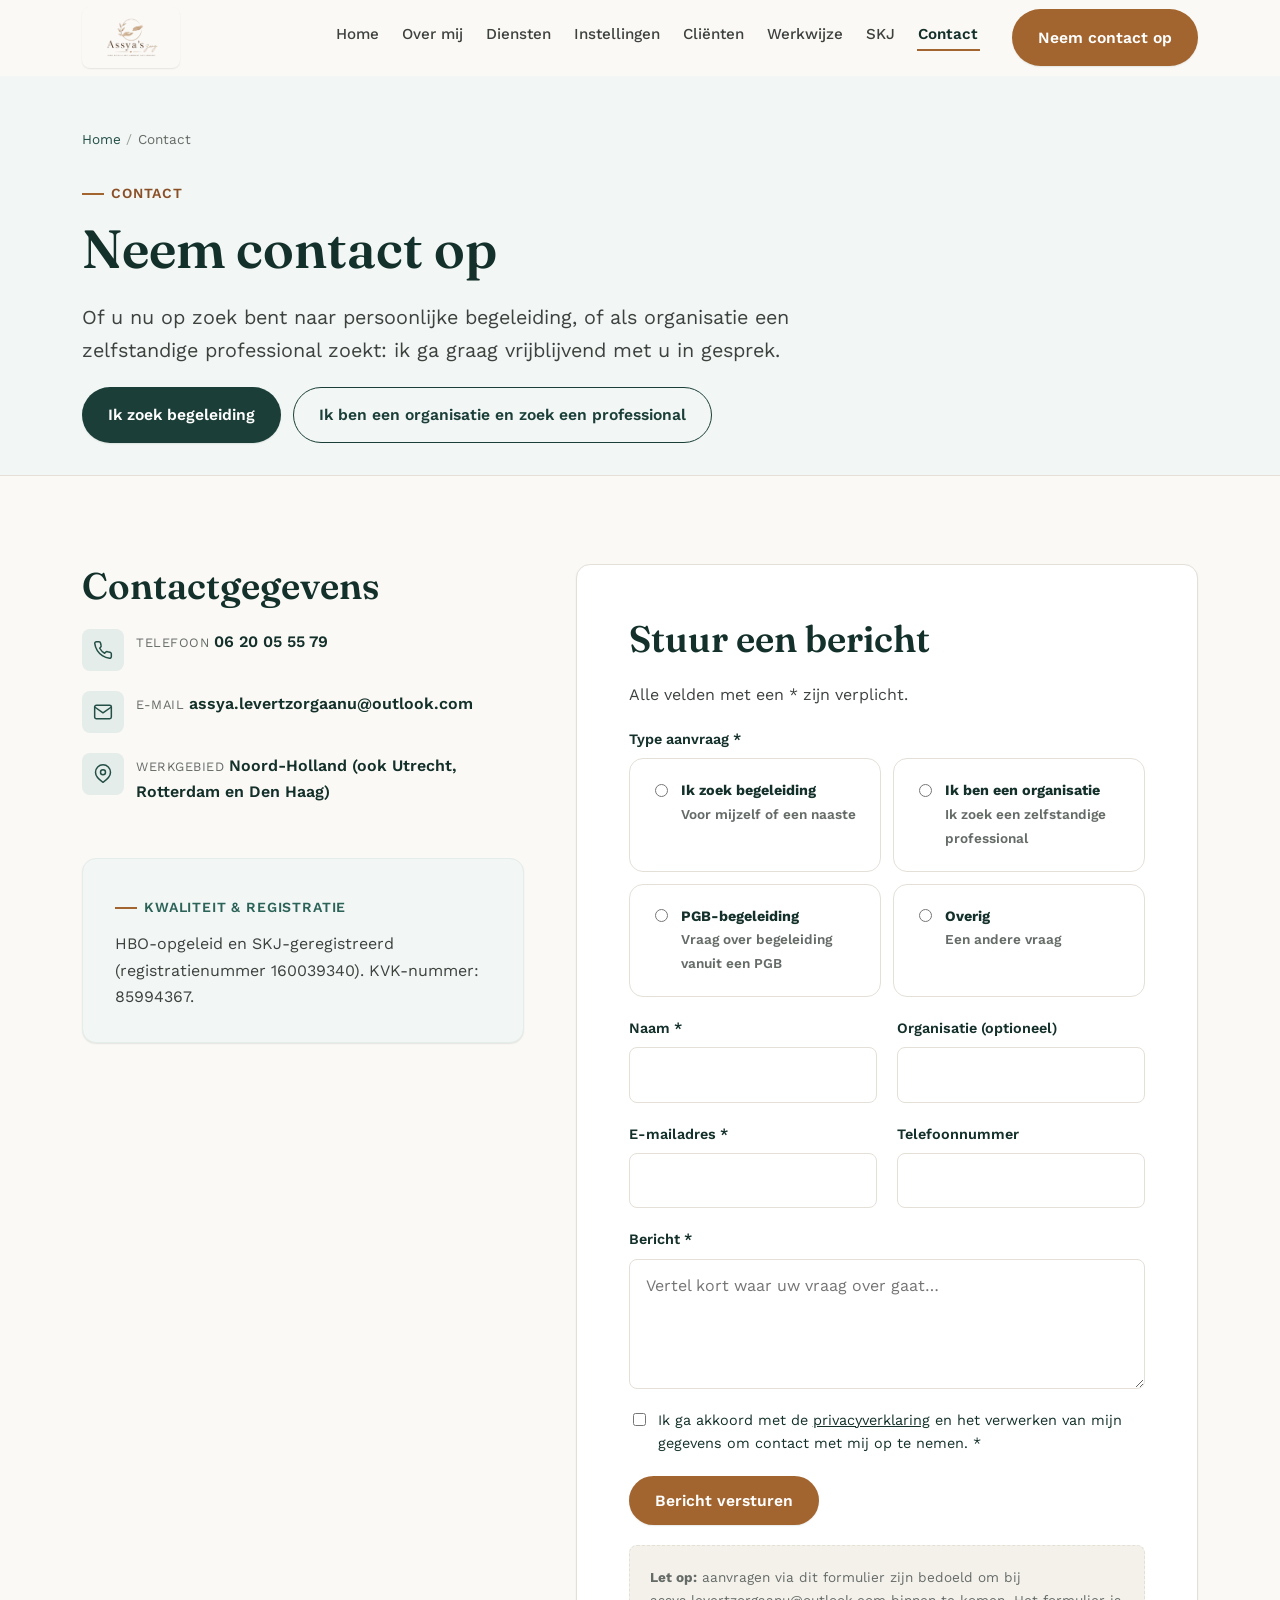
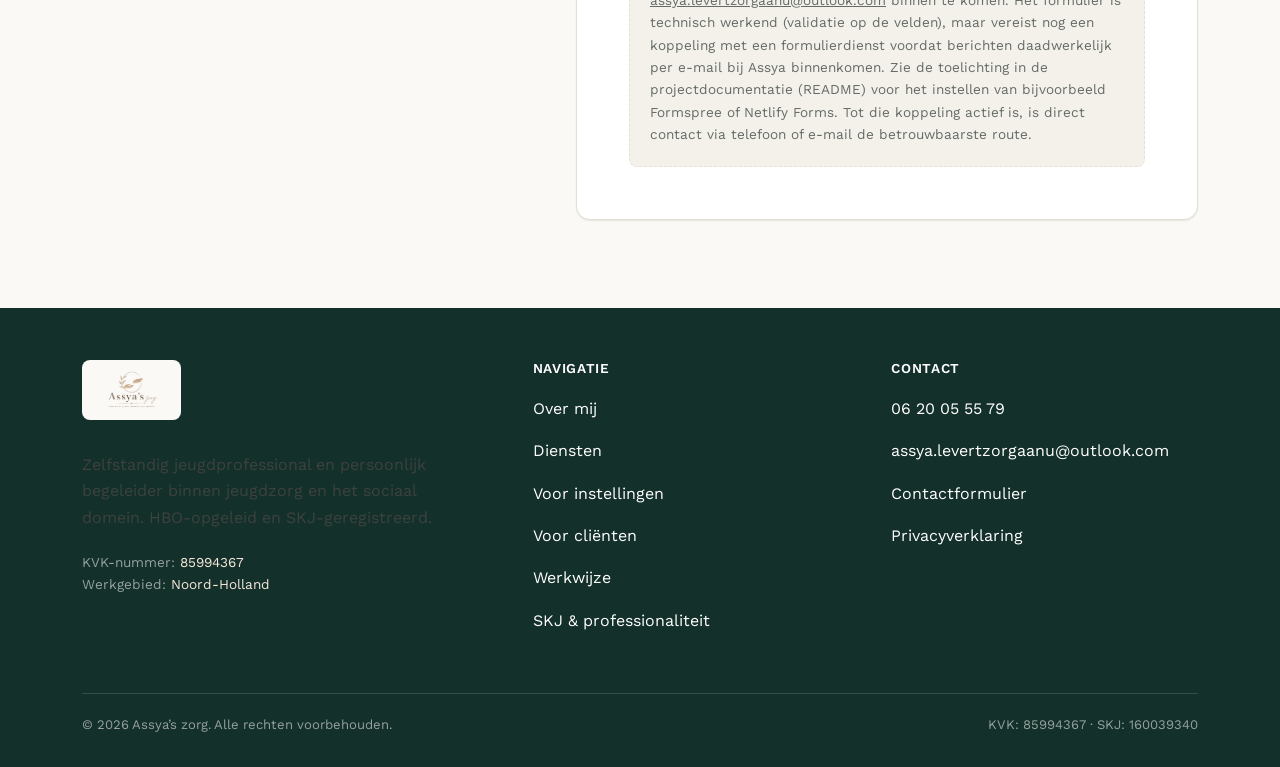
==== commit a01f8e3b: "Add files via upload" ====
--- a/contact.html
+++ b/contact.html
@@ -104,20 +104,11 @@
               <span class="value">Noord-Holland (ook Utrecht, Rotterdam en Den Haag)</span>
             </div>
           </div>
-          <div class="contact-info-item">
-            <span class="icon" aria-hidden="true">
-              <svg viewBox="0 0 24 24" fill="none" stroke="currentColor" stroke-width="1.8" stroke-linecap="round" stroke-linejoin="round"><rect x="3" y="4" width="18" height="18" rx="2"/><path d="M16 2v4M8 2v4M3 10h18"/></svg>
-            </span>
-            <div>
-              <span class="label">Bereikbaarheid</span>
-              <span class="value placeholder">[BEREIKBAARHEID / SPREEKUREN]</span>
-            </div>
-          </div>
         </div>
 
         <div class="card" style="margin-top:var(--space-lg); background:var(--color-primary-50); border-color:var(--color-primary-100);">
           <p class="eyebrow" style="margin-bottom:var(--space-xs);">Kwaliteit &amp; registratie</p>
-          <p class="mb-0">HBO-opgeleid en SKJ-geregistreerd (registratienummer <span>160039340</span>). KVK-nummer: <span class="placeholder">[KVK-NUMMER]</span>.</p>
+          <p class="mb-0">HBO-opgeleid en SKJ-geregistreerd (registratienummer <span>160039340</span>). KVK-nummer: <span>85994367</span>.</p>
         </div>
       </div>
 
@@ -230,7 +221,7 @@
         </div>
         <p>Zelfstandig jeugdprofessional en persoonlijk begeleider binnen jeugdzorg en het sociaal domein. HBO-opgeleid en SKJ-geregistreerd.</p>
         <p style="font-size:0.85rem; color:rgba(255,255,255,0.55);">
-          KVK-nummer: <span style="color:#f6e9dc;">[KVK-NUMMER]</span><br>
+          KVK-nummer: <span style="color:#f6e9dc;">85994367</span><br>
           Werkgebied: <span style="color:#f6e9dc;">Noord-Holland</span>
         </p>
       </div>
@@ -257,7 +248,7 @@
     </div>
     <div class="footer-bottom">
       <span>© <span data-current-year>2026</span> Assya’s zorg. Alle rechten voorbehouden.</span>
-      <span>KVK: [KVK-NUMMER] · SKJ: 160039340</span>
+      <span>KVK: 85994367 · SKJ: 160039340</span>
     </div>
   </div>
 </footer>
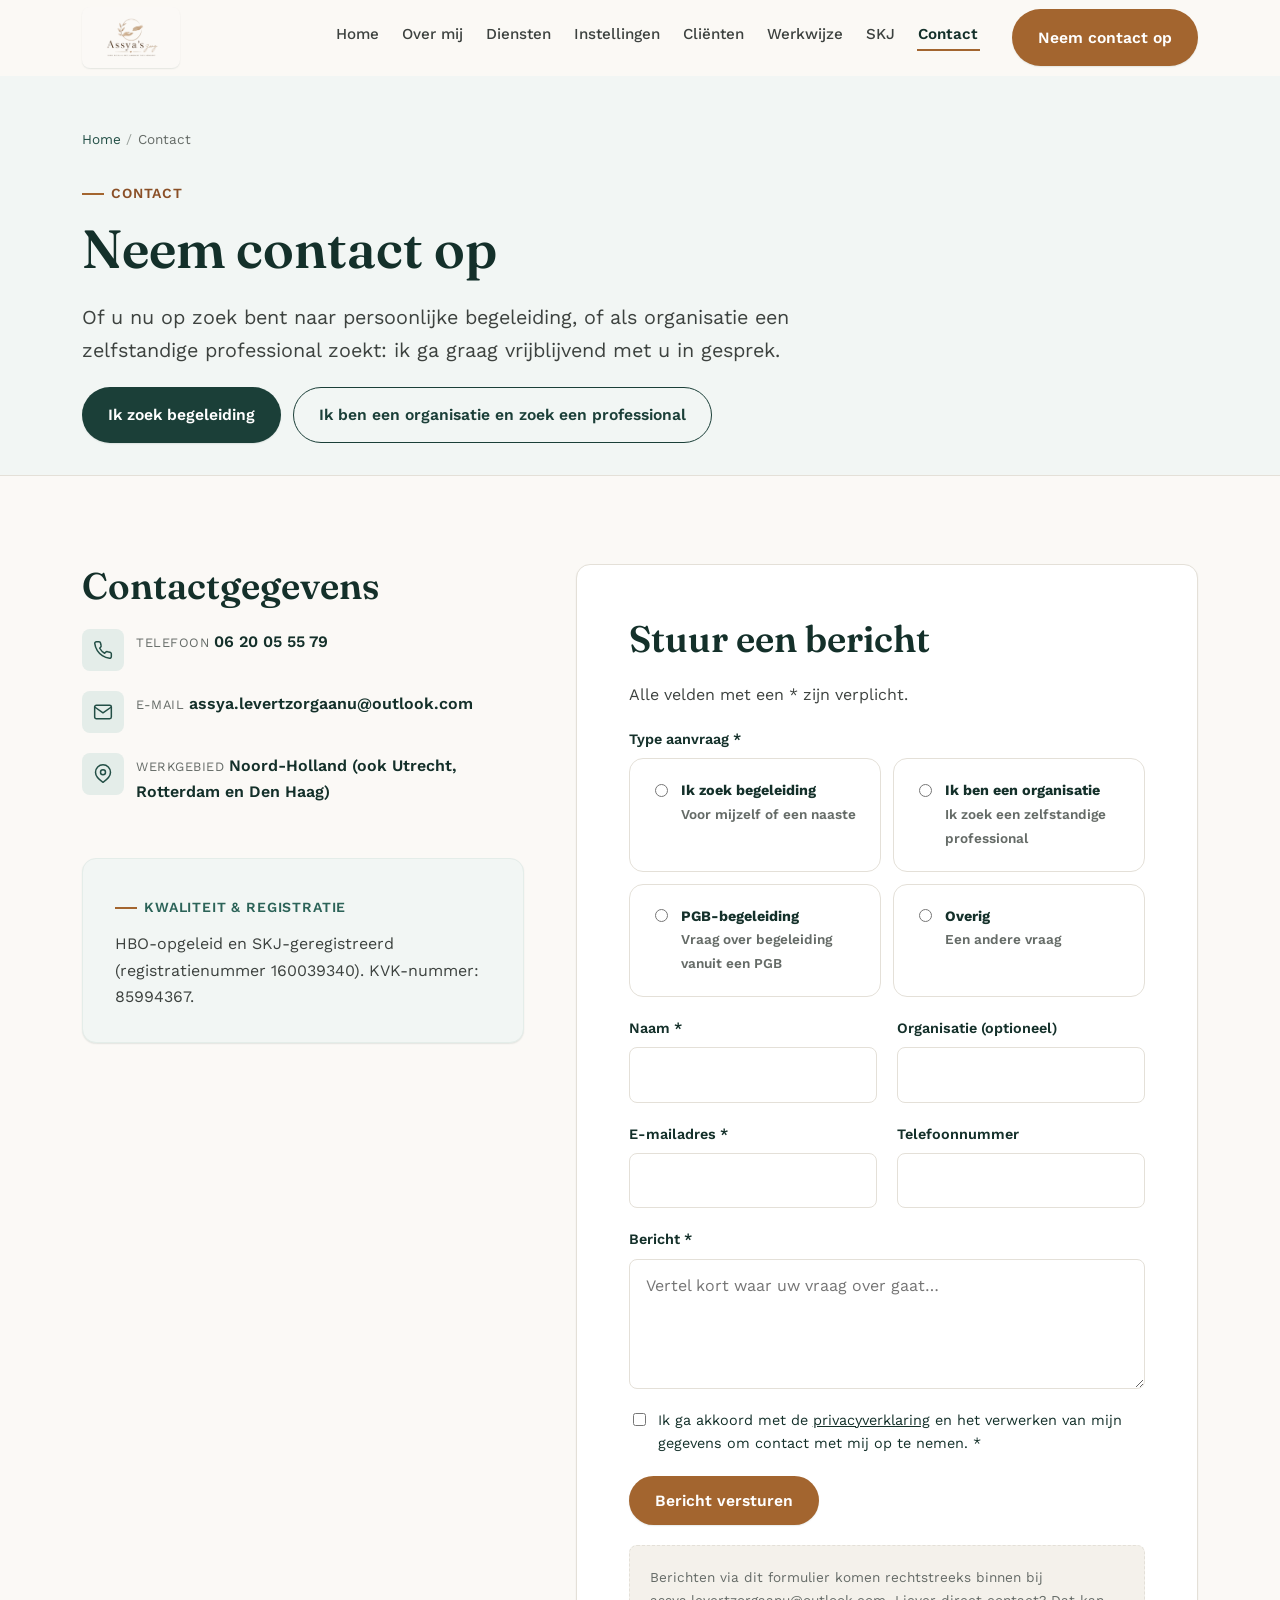
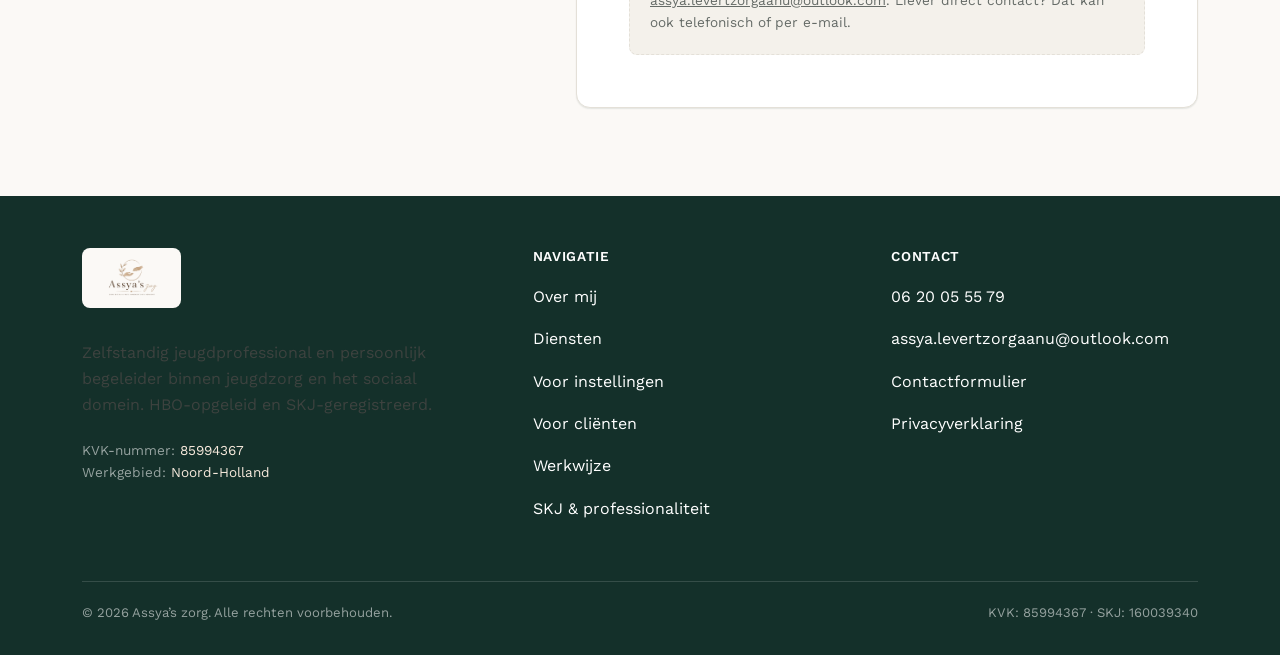
==== commit 31fba6f7: "Add files via upload" ====
--- a/contact.html
+++ b/contact.html
@@ -117,7 +117,8 @@
           <h2>Stuur een bericht</h2>
           <p class="hint" style="margin-bottom:var(--space-sm);">Alle velden met een * zijn verplicht.</p>
 
-          <form id="contact-form" novalidate>
+          <form id="contact-form" action="https://formspree.io/f/mdendnwk" method="POST" novalidate>
+            <input type="hidden" name="_subject" value="Nieuw bericht via het contactformulier — Assya’s zorg">
             <div class="form-field full">
               <label>Type aanvraag *</label>
               <div class="request-type" role="radiogroup" aria-label="Type aanvraag">
@@ -175,7 +176,7 @@
               </div>
               <div class="form-field full">
                 <label style="display:flex; align-items:flex-start; gap:0.6em; font-weight:400;">
-                  <input type="checkbox" required style="margin-top:0.3em;">
+                  <input type="checkbox" id="privacy" name="privacy" value="Akkoord met de privacyverklaring" required style="margin-top:0.3em;">
                   <span>Ik ga akkoord met de <a href="/privacyverklaring.html">privacyverklaring</a> en het verwerken van mijn gegevens om contact met mij op te nemen. *</span>
                 </label>
               </div>
@@ -188,14 +189,9 @@
             </div>
 
             <p class="form-note" style="margin-top:var(--space-sm);">
-              <strong>Let op:</strong> aanvragen via dit formulier zijn bedoeld om bij
-              <a href="mailto:assya.levertzorgaanu@outlook.com">assya.levertzorgaanu@outlook.com</a>
-              binnen te komen. Het formulier is technisch werkend (validatie op de velden), maar
-              vereist nog een koppeling met een formulierdienst voordat berichten daadwerkelijk
-              per e-mail bij Assya binnenkomen. Zie de toelichting in de projectdocumentatie
-              (README) voor het instellen van bijvoorbeeld Formspree of Netlify Forms. Tot die
-              koppeling actief is, is direct contact via telefoon of e-mail de betrouwbaarste
-              route.
+              Berichten via dit formulier komen rechtstreeks binnen bij
+              <a href="mailto:assya.levertzorgaanu@outlook.com">assya.levertzorgaanu@outlook.com</a>.
+              Liever direct contact? Dat kan ook telefonisch of per e-mail.
             </p>
           </form>
         </div>
--- a/assets/css/style.css
+++ b/assets/css/style.css
@@ -451,8 +451,8 @@
   gap: var(--space-lg);
   align-items: center;
 }
-@media (min-width: 960px) {
-  .hero .container { grid-template-columns: 1.05fr 0.95fr; }
+.hero-copy {
+  max-width: 62ch;
 }
 
 .hero-copy .eyebrow { color: var(--color-accent-700); }
